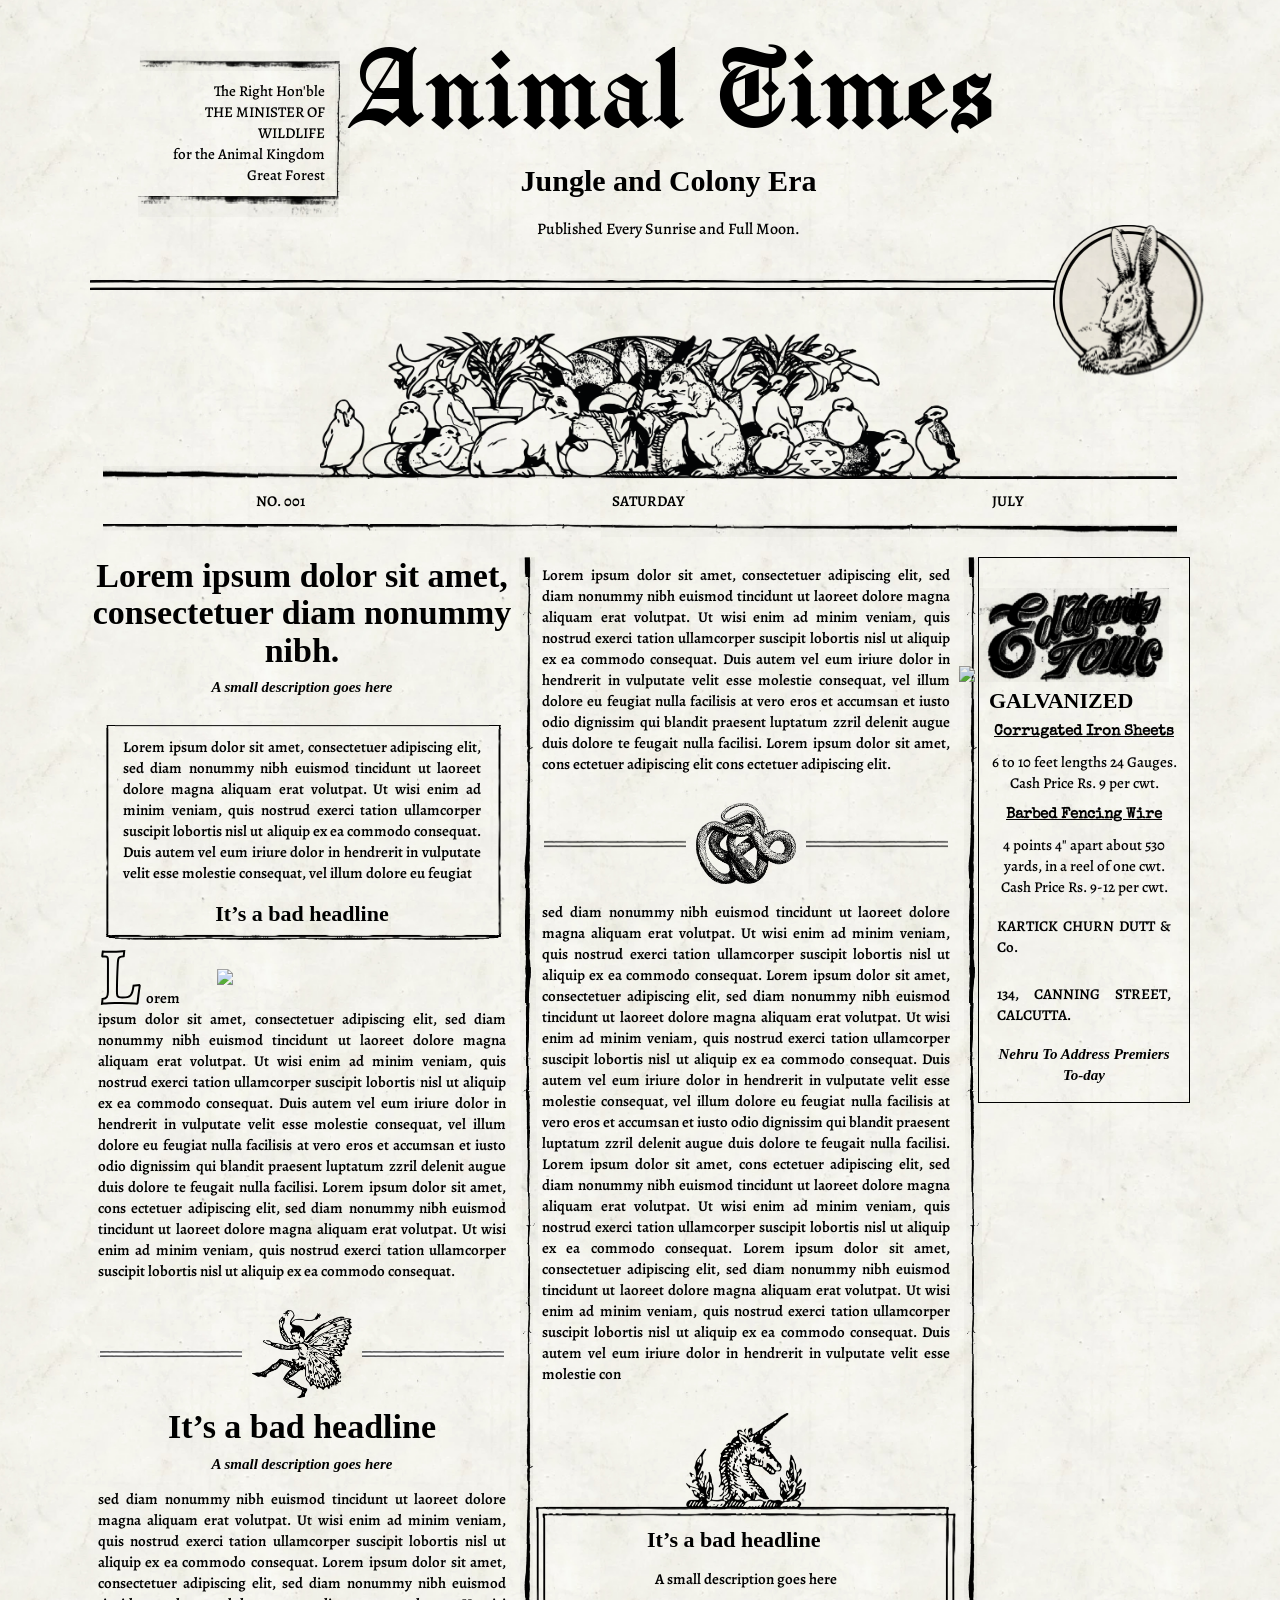
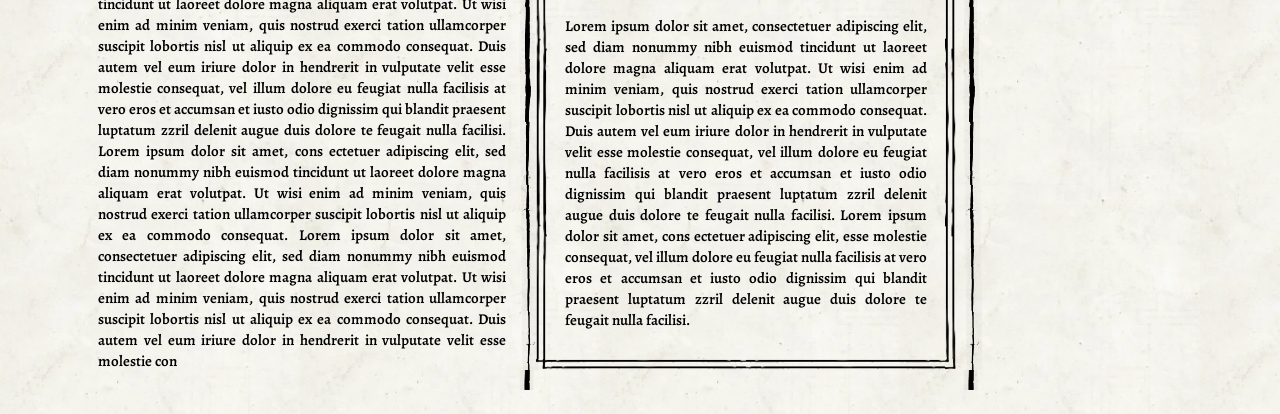
==== newspaper/index.html @ b1fd1ea1 "Version 1" ====
<!DOCTYPE html>
<html lang="en">

<head>
  <meta charset="utf-8">
  <meta name="viewport" content="width=device-width, initial-scale=1">
  <title>A flexbox front page</title>
  <link rel="stylesheet" href="style.css">
  <link rel="preconnect" href="https://fonts.googleapis.com">
  <link rel="preconnect" href="https://fonts.gstatic.com" crossorigin>
  <link href="https://fonts.googleapis.com/css2?family=Alegreya:ital,wght@0,400..900;1,400..900&family=Manufacturing+Consent&family=Tiro+Devanagari+Hindi:ital@0;1&display=swap" rel="stylesheet">
  <link rel="preconnect" href="https://fonts.googleapis.com">
  <link rel="preconnect" href="https://fonts.gstatic.com" crossorigin>
  <link href="https://fonts.googleapis.com/css2?family=Alegreya:ital,wght@0,400..900;1,400..900&family=Tiro+Devanagari+Hindi:ital@0;1&display=swap" rel="stylesheet">
  <link rel="preconnect" href="https://fonts.googleapis.com">
<link rel="preconnect" href="https://fonts.gstatic.com" crossorigin>
<link href="https://fonts.googleapis.com/css2?family=Alegreya:ital,wght@0,400..900;1,400..900&family=Manufacturing+Consent&family=Special+Elite&family=Tiro+Devanagari+Hindi:ital@0;1&display=swap" rel="stylesheet">
</head>

<body>

  <header class="masthead">
  <div class="socialbox">
    
    <div class="socials">
        <p class="social border">The Right Hon'ble<br>
        THE MINISTER OF<br>
        WILDLIFE<br>
        for the Animal Kingdom<br>
        Great Forest</p>
    </div>
    </div>
    <div class="logo">
      <h1 class="nameplate">Animal Times</h1>
      <p>Jungle and Colony Era</p>
      <p class="publish">Published Every Sunrise and Full Moon.</p>
    </div>
    <div class="emptydiv">
    </div>
    
  </header>

  <div class="linerabbit">
    <div class="doubleline1">
    </div>
    <img src="../Images/Stamp_2.png">
  </div>


  <div class="headingimage">
  <img src="../Images/Headingimage.png">
  </div>

  <div class="singleline">
    
    <div class="dateandtime">
      <p>NO. 001</p>
      <p>SATURDAY</p>
      <p>JULY</p>
    </div>
    </div>


  

  <!-- .row is a flex container. Each direct child .col is a flexible
       column. The .wide / .mid / .narrow classes only change how much
       space a column is allowed to grow (refer to the CSS and try to change the class!). -->
  <div class="row">

    <!-- the widest column -->
    <section class="col wide">
      <h2 class="lead">Lorem ipsum dolor sit amet, consectetuer diam nonummy nibh.</h2>

      <!-- A story can hold its own nested row of columns -->
      <div class="row">
        <div class="col">
          <h3>A small description goes here</h3>
          <div class="frametext">
            <p>Lorem ipsum dolor sit amet, consectetuer adipiscing elit, sed diam nonummy nibh euismod tincidunt ut laoreet dolore magna aliquam erat volutpat. Ut wisi enim ad minim veniam, quis nostrud exerci tation ullamcorper suscipit lobortis nisl ut aliquip ex ea commodo consequat. Duis autem vel eum iriure dolor in hendrerit in vulputate velit esse molestie consequat, vel illum dolore eu feugiat </p>
            <h2>It’s a bad headline</h2>
          </div>

          <article class="textwrap">
            <img src="../Images/Cockroach.png" class="wrapcockroach">
            <p>     
                <span class="letterl">L</span>orem ipsum dolor sit amet, consectetuer adipiscing elit, sed diam nonummy nibh euismod tincidunt ut laoreet dolore magna aliquam erat volutpat. Ut wisi enim ad minim veniam, quis nostrud exerci tation ullamcorper suscipit lobortis nisl ut aliquip ex ea commodo consequat. Duis autem vel eum iriure dolor in hendrerit in vulputate velit esse molestie consequat, vel illum dolore eu feugiat nulla facilisis at vero eros et accumsan et iusto odio dignissim qui blandit praesent luptatum zzril delenit augue duis dolore te feugait nulla facilisi.
Lorem ipsum dolor sit amet, cons ectetuer adipiscing elit, sed diam nonummy nibh euismod tincidunt ut laoreet dolore magna aliquam erat volutpat. Ut wisi enim ad minim veniam, quis nostrud exerci tation ullamcorper suscipit lobortis nisl ut aliquip ex ea commodo consequat.</p>
            </article>

            <div class="sectionbreak">
        <div class="sectionbreakline">

      </div>
      <img src="../Images/Butterfly.png" class="sectionbreakimg">
      <div class="sectionbreakline">
      </div>
      </div>

        <h2 class="lead">It’s a bad headline</h2>
        
    <h3>A small description goes here</h3>

      <p>
        sed diam nonummy nibh euismod tincidunt ut laoreet dolore magna aliquam erat volutpat. Ut wisi enim ad minim veniam, quis nostrud exerci tation ullamcorper suscipit lobortis nisl ut aliquip ex ea commodo consequat.
Lorem ipsum dolor sit amet, consectetuer adipiscing elit, sed diam nonummy nibh euismod tincidunt ut laoreet dolore magna aliquam erat volutpat. Ut wisi enim ad minim veniam, quis nostrud exerci tation ullamcorper suscipit lobortis nisl ut aliquip ex ea commodo consequat. Duis autem vel eum iriure dolor in hendrerit in vulputate velit esse molestie consequat, vel illum dolore eu feugiat nulla facilisis at vero eros et accumsan et iusto odio dignissim qui blandit praesent luptatum zzril delenit augue duis dolore te feugait nulla facilisi.
Lorem ipsum dolor sit amet, cons ectetuer adipiscing elit, sed diam nonummy nibh euismod tincidunt ut laoreet dolore magna aliquam erat volutpat. Ut wisi enim ad minim veniam, quis nostrud exerci tation ullamcorper suscipit lobortis nisl ut aliquip ex ea commodo consequat. Lorem ipsum dolor sit amet, consectetuer adipiscing elit, sed diam nonummy nibh euismod tincidunt ut laoreet dolore magna aliquam erat volutpat. Ut wisi enim ad minim veniam, quis nostrud exerci tation ullamcorper suscipit lobortis nisl ut aliquip ex ea commodo consequat. Duis autem vel eum iriure dolor in hendrerit in vulputate velit esse molestie con
      </p>

      

        </div>

      </div>
    </section>

  
    <!-- a medium column with its own nested row -->
    <section class="col mid divider">
      <div class="row">
        <div class="col">
          <p>Lorem ipsum dolor sit amet, consectetuer adipiscing elit, sed diam nonummy nibh euismod tincidunt ut laoreet dolore magna aliquam erat volutpat. Ut wisi enim ad minim veniam, quis nostrud exerci tation ullamcorper suscipit lobortis nisl ut aliquip ex ea commodo consequat. Duis autem vel eum iriure dolor in hendrerit in vulputate velit esse molestie consequat, vel illum dolore eu feugiat nulla facilisis at vero eros et accumsan et iusto odio dignissim qui blandit praesent luptatum zzril delenit augue duis dolore te feugait nulla facilisi.
Lorem ipsum dolor sit amet, cons ectetuer adipiscing elit cons ectetuer adipiscing elit.</p>

      <div class="sectionbreak">
        <div class="sectionbreakline">

      </div>
      <img src="../Images/Snake.png" class="sectionbreakimg">
      <div class="sectionbreakline">
      </div>
      </div>

      <p>
        sed diam nonummy nibh euismod tincidunt ut laoreet dolore magna aliquam erat volutpat. Ut wisi enim ad minim veniam, quis nostrud exerci tation ullamcorper suscipit lobortis nisl ut aliquip ex ea commodo consequat.
Lorem ipsum dolor sit amet, consectetuer adipiscing elit, sed diam nonummy nibh euismod tincidunt ut laoreet dolore magna aliquam erat volutpat. Ut wisi enim ad minim veniam, quis nostrud exerci tation ullamcorper suscipit lobortis nisl ut aliquip ex ea commodo consequat. Duis autem vel eum iriure dolor in hendrerit in vulputate velit esse molestie consequat, vel illum dolore eu feugiat nulla facilisis at vero eros et accumsan et iusto odio dignissim qui blandit praesent luptatum zzril delenit augue duis dolore te feugait nulla facilisi.
Lorem ipsum dolor sit amet, cons ectetuer adipiscing elit, sed diam nonummy nibh euismod tincidunt ut laoreet dolore magna aliquam erat volutpat. Ut wisi enim ad minim veniam, quis nostrud exerci tation ullamcorper suscipit lobortis nisl ut aliquip ex ea commodo consequat. Lorem ipsum dolor sit amet, consectetuer adipiscing elit, sed diam nonummy nibh euismod tincidunt ut laoreet dolore magna aliquam erat volutpat. Ut wisi enim ad minim veniam, quis nostrud exerci tation ullamcorper suscipit lobortis nisl ut aliquip ex ea commodo consequat. Duis autem vel eum iriure dolor in hendrerit in vulputate velit esse molestie con
      </p>

      <img src="../Images/Horse.png" class="sectionbreakimghorse">
      <div class="col2s2border">
        <div class="col2s2headanddes">
        <h2>It’s a bad headline</h2>
        
    <p>A small description goes here</p>
    </div>
    <p>Lorem ipsum dolor sit amet, consectetuer adipiscing elit, sed diam nonummy nibh euismod tincidunt ut laoreet dolore magna aliquam erat volutpat. Ut wisi enim ad minim veniam, quis nostrud exerci tation ullamcorper suscipit lobortis nisl ut aliquip ex ea commodo consequat. Duis autem vel eum iriure dolor in hendrerit in vulputate velit esse molestie consequat, vel illum dolore eu feugiat nulla facilisis at vero eros et accumsan et iusto odio dignissim qui blandit praesent luptatum zzril delenit augue duis dolore te feugait nulla facilisi.
        Lorem ipsum dolor sit amet, cons ectetuer adipiscing elit, esse molestie consequat, vel illum dolore eu feugiat nulla facilisis at vero eros et accumsan et iusto odio dignissim qui blandit praesent luptatum zzril delenit augue duis dolore te feugait nulla facilisi.</p>

      </div>
        
    </div>
      
        

      </div>
    </section>

     <!-- narrower sidebar that holds shorter items -->
    <section class="col narrow divider">
      <div class="box">
        <img src="../Images/Lobsters.png" class="lobster">
        <img src="../Images/goldentonic.png" class="goldentonic">

        <div class="advert1">
          <h2>GALVANIZED</h2>
          <P style="text-decoration: underline; font-family: special elite; text-align: center; padding: 0; ">Corrugated Iron Sheets</P>
          <p style="font-family: Alegreya; font-weight: 500; text-align: center; padding: 0;">
            6 to 10 feet lengths 24 Gauges.<br>Cash Price Rs. 9 per cwt.
          </p>
          <p style="text-decoration: underline; font-family: special elite; text-align: center; padding: 0;">
            Barbed Fencing Wire
          </p>
          <p style="font-family: Alegreya; font-weight: 500; text-align: center; padding: 0;">
            4 points 4" apart about 530 yards, in a reel of one cwt. Cash Price Rs. 9-12 per cwt.
          </p>
          <p>
            KARTICK CHURN DUTT & Co.
          </p>
          <p>
            134, CANNING STREET, CALCUTTA.
          </p>

        </div>
        <h3>Nehru To Address Premiers To-day</h3>
        
      </div>
      
    </section>

  </div>

</body>

</html>
---- newspaper/style.css ----
/* * {
  border: 0.5px solid red;
} */

body {
  max-width: 1100px;
  margin: 0 auto;
  padding: 24px;
  font-family: serif;
  line-height: 1.4;
  background-image: url('../Images/background.jpg');
  background-repeat: repeat;
  background-size: 300px;
}

p {
  margin: 0 0 10px;
  font-size: 15px;
  text-align: justify;
  padding: 8px;
  font-family: Alegreya;
  font-weight: 600;
  font-kerning: none;
}

h1 {
  margin: 0;
  line-height: 1;
  font-weight: normal;
}

h2 {
  margin: 0 0 8px;
  font-size: 22px;
  line-height: 1.1;
  font-family: Luminari;
}

h3 {
  margin: 0 0 6px;
  font-size: 15px;
  text-align: center;
  font-style: italic;
}

.lead {
  font-size: 34px;
  text-align: center;
}


/* the day's top headline */
.row {
  display: flex;
  gap: 20px;
}

.col {
  display: flex;
  flex-direction: column;
  flex: 1;
  min-width: 0;
}

/* Column widths: bigger flex value = more room. */
.wide {
  flex: 4;
}

.mid {
  flex: 4;
}

.narrow {
  flex: 2;
}

/* border-style: solid;
  border-width: 13px;
  border-image-source: url("data-uri-pattern.svg");
  border-image-slice: 2% 0% 0% 0%;
  border-image-repeat: round; */

.divider {
  border-image-slice: 66 0 150 183;
  border-image-width: 20px 0px 20px 20px;
  border-image-outset: 0px 0px 0px 15px;
  mix-blend-mode: multiply;
  border-image-repeat: repeat;
  border-image-source: url(../Images/bordervertical.png);
}

.rule {
  border-top: 2px solid;
  border-bottom: 2px solid;
  padding: 6px 0;
  margin: 0 0 16px;
}

.box {
  border: 1px solid;
  padding: 10px;
  margin-bottom: 16px;
}

.masthead {
  display: flex;
  text-align: center;
  justify-content: space-between;
  
}

.nameplate {
  font-size: 42px;
  display: flex;
}

.deck {
  font-size: 15px;
  font-style: italic;
  text-align: center;
}

.photo {
  border: 1px solid;
  height: 180px;
  margin-bottom: 8px;
  background: #eee;
}

.caption {
  font-size: 12px;
  text-align: center;
}


.masthead p {
  margin: 0;
  font-size: 14px;
  text-align: center;
  display: flex;
  justify-content: center;
  font-family: Luminari;
  font-size: 30px;
}

.masthead h1 {
  font-family: Manufacturing Consent;
  font-size: 8em;
  margin-bottom: 0px;
  max-width: 1200px;
 
}

.socials p{
  font-family: Alegreya;
  font-size: 15px;
  font-weight: 500;
  text-align: right;
  justify-content: end;
  margin-right: -50%;
  max-width: 200px;
  padding: 10px;
  border-style: solid;
  border-width: 25px;
  border-image-source: url("../Images/borderbitmap.png");
  border-image-slice: 11% 14% 9% 0%;
  border-image-repeat: round;
  mix-blend-mode: multiply;
  
}

.socialbox {
  display: flex;
  margin-top: 2%;
}


.masthead .logo{
  display: flex;
  flex-direction: column;
  justify-content: center;
  align-items: center
}

.emptydiv {
  width: 15%;
}

.logo .publish{
  font-family: Alegreya;
  font-size: 16px;
  font-weight: 500;
}

.linerabbit {
  border: none;
  height: 14px;
  background: url(../Images/double_border.png) round;
  mix-blend-mode: multiply;
  margin-top: 30px;
}

.headingimage {
  display: flex;
  justify-content: center;
  align-items: center;
  margin-top: 40px;
}

.headingimage img{
  display: flex;
  justify-content: center;
  align-items: center;
  width: 50vw;
  max-width: 1200px;

}

.singleline {
  border-style: solid;
  border-width: 13px;
  border-image-source: url("../Images/singleborder.png");
  border-image-slice: 2% 0%;
  border-image-repeat: round;
  margin-top: -12px;
  mix-blend-mode: multiply;
  margin-bottom: 20px;
}
.dateandtime {
  display: flex;
  justify-content: space-around;
  font-family: Alegreya;
  font-weight: bold;
  font-size: 4em;
  align-items: center;
}

.dateandtime p{
  margin: 0;
  padding: 12px;
}

.linerabbit img {
 position: absolute;
 width: 150px;
 right: 6%;
 top: 25%;

}

.frametext {
  border-style: solid;
  border-width: 25px;
  border-image-source: url("../Images/borderbitmap2.png");
  border-image-slice: 17% 7% 21% 7%;
  border-image-repeat: round;
  display: flex;
  flex-direction: column;
  align-items: center;
  justify-content: center;
}

.sectionbreak {
  display: flex;
  justify-content: space-evenly;
  align-items: center;
  gap: 10px;
  margin: 10px;

}

.sectionbreakimg {
  width: 100px;
}

.sectionbreakline {
  background-image: url("../Images/double_border.png");
  background-repeat: repeat;
  background-size: 40px;
  height: 8px;
  width: 100%;
}

.col2s2border {
  border-style: solid;
  border-width: 13px;
  border-image-source: url("../Images/doubleborderbox.png");
   border-image-slice: 4% 5%;
   border-image-repeat: round;
   padding: 10px;
   display: flex;
   flex-direction: column;
   align-items: center;
   justify-content: center;
}



.sectionbreakimghorse {
  width: 120px;
  margin-bottom: -4px;
  align-self: center;
  margin-top: 10px;
}

.textwrap {
  display: block;
  margin-top: 10px;
}

img.wrapcockroach{
  float: right;
    width: 70%;
    shape-outside: url(../images/Cockroach.png);
    shape-margin: 0.8em;
    shape-image-threshold: 0.5;
}

.letterl {
  font-size: 80px;
  line-height: 0px;
  margin-right: 6px;
  font-weight: 600;
  -webkit-text-stroke: 2px black;
  color: transparent;
}




.lobster {
  width: 110%;
  margin-top: -100px;
  margin-left: -30px;
}

.goldentonic {
  width:100%;
  margin-top: 20px;
}

/* Stack the columns on narrow screens */
@media (max-width: 700px) {
  .row {
    flex-direction: column;
  }

  .divider {
    border-left: 0;
    padding-left: 0;
    border-top: 1px solid;
    padding-top: 16px;
  }

  .masthead h1{
    font-size: 2em;
  }
}


/* @supports (initial-letter: 2) or (-webkit-initial-letter: 2) {
  .textwrap p::first-letter {
        color: #ffebb5;
        font-weight: bold;
        margin-right: 1em;
        margin-top: 1em;
        initial-letter: 4;
        background: #af0f21;
        padding: 2em;
  }
} */
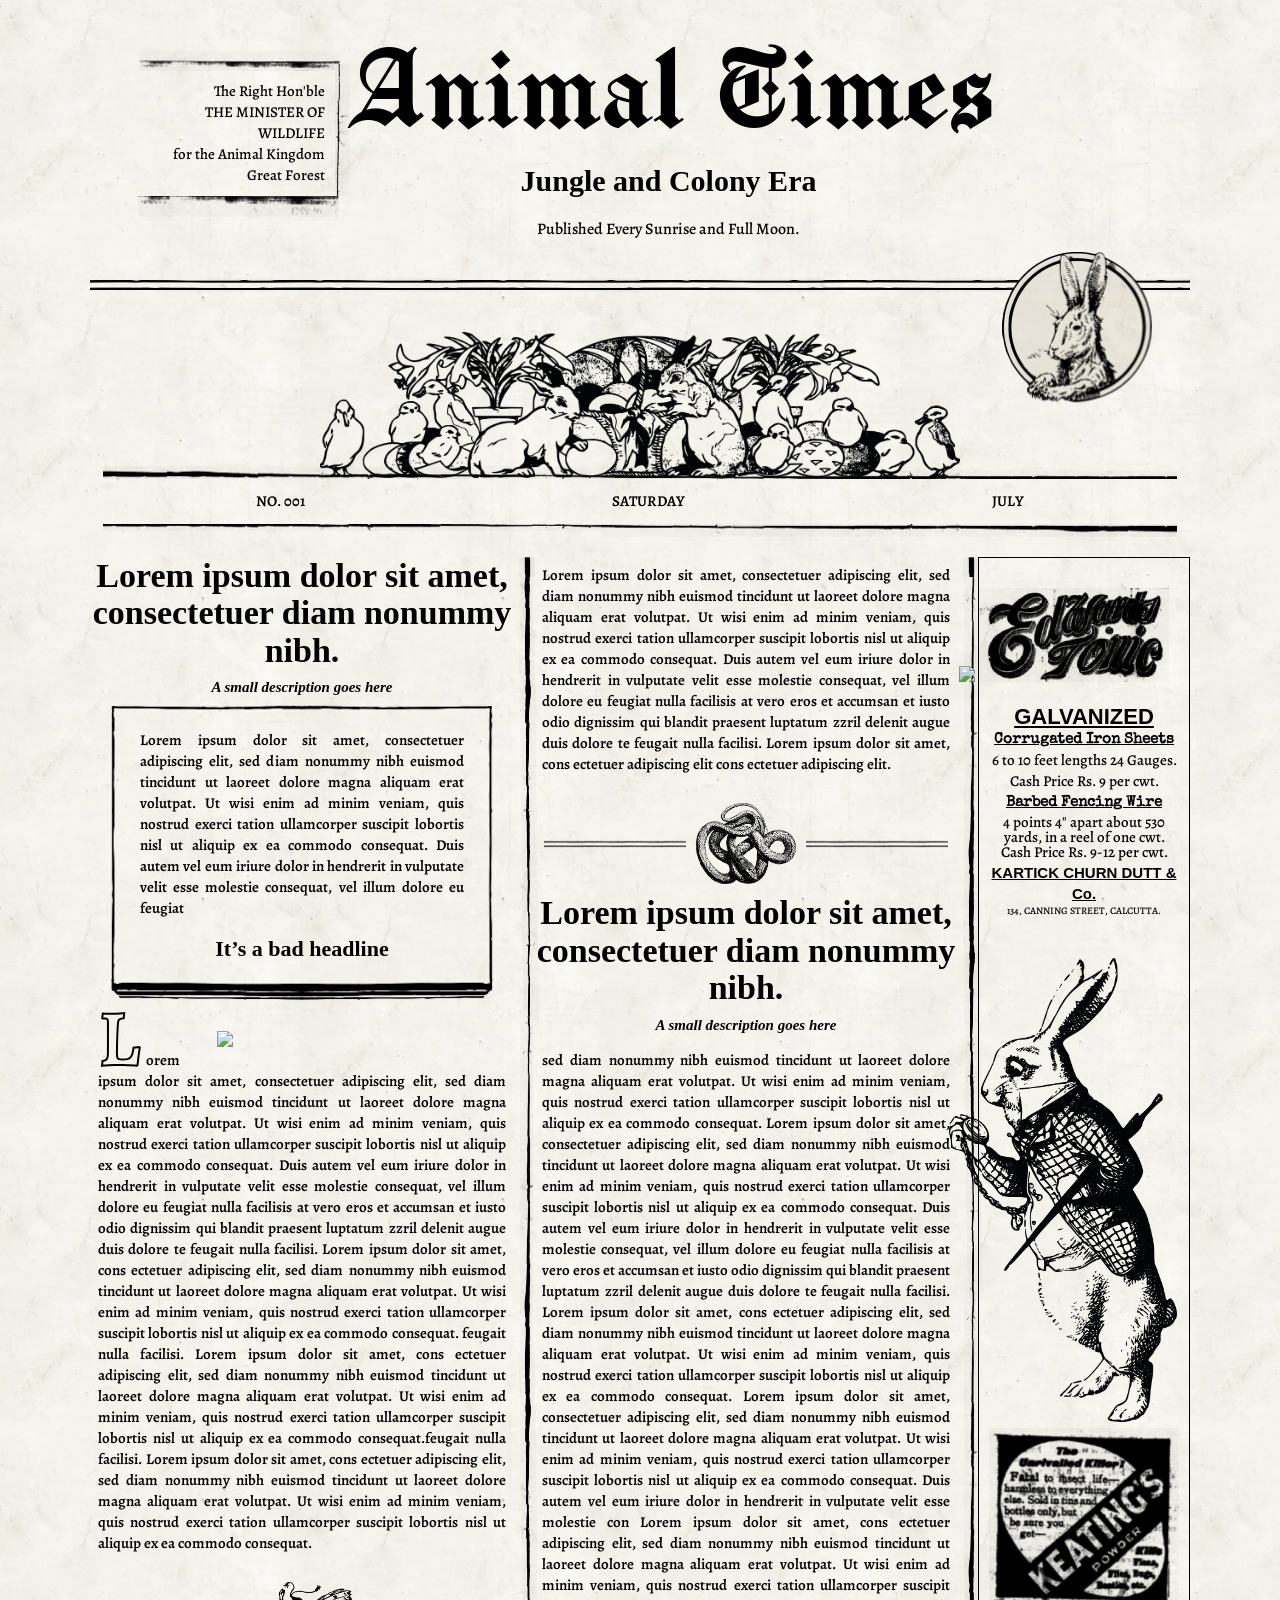
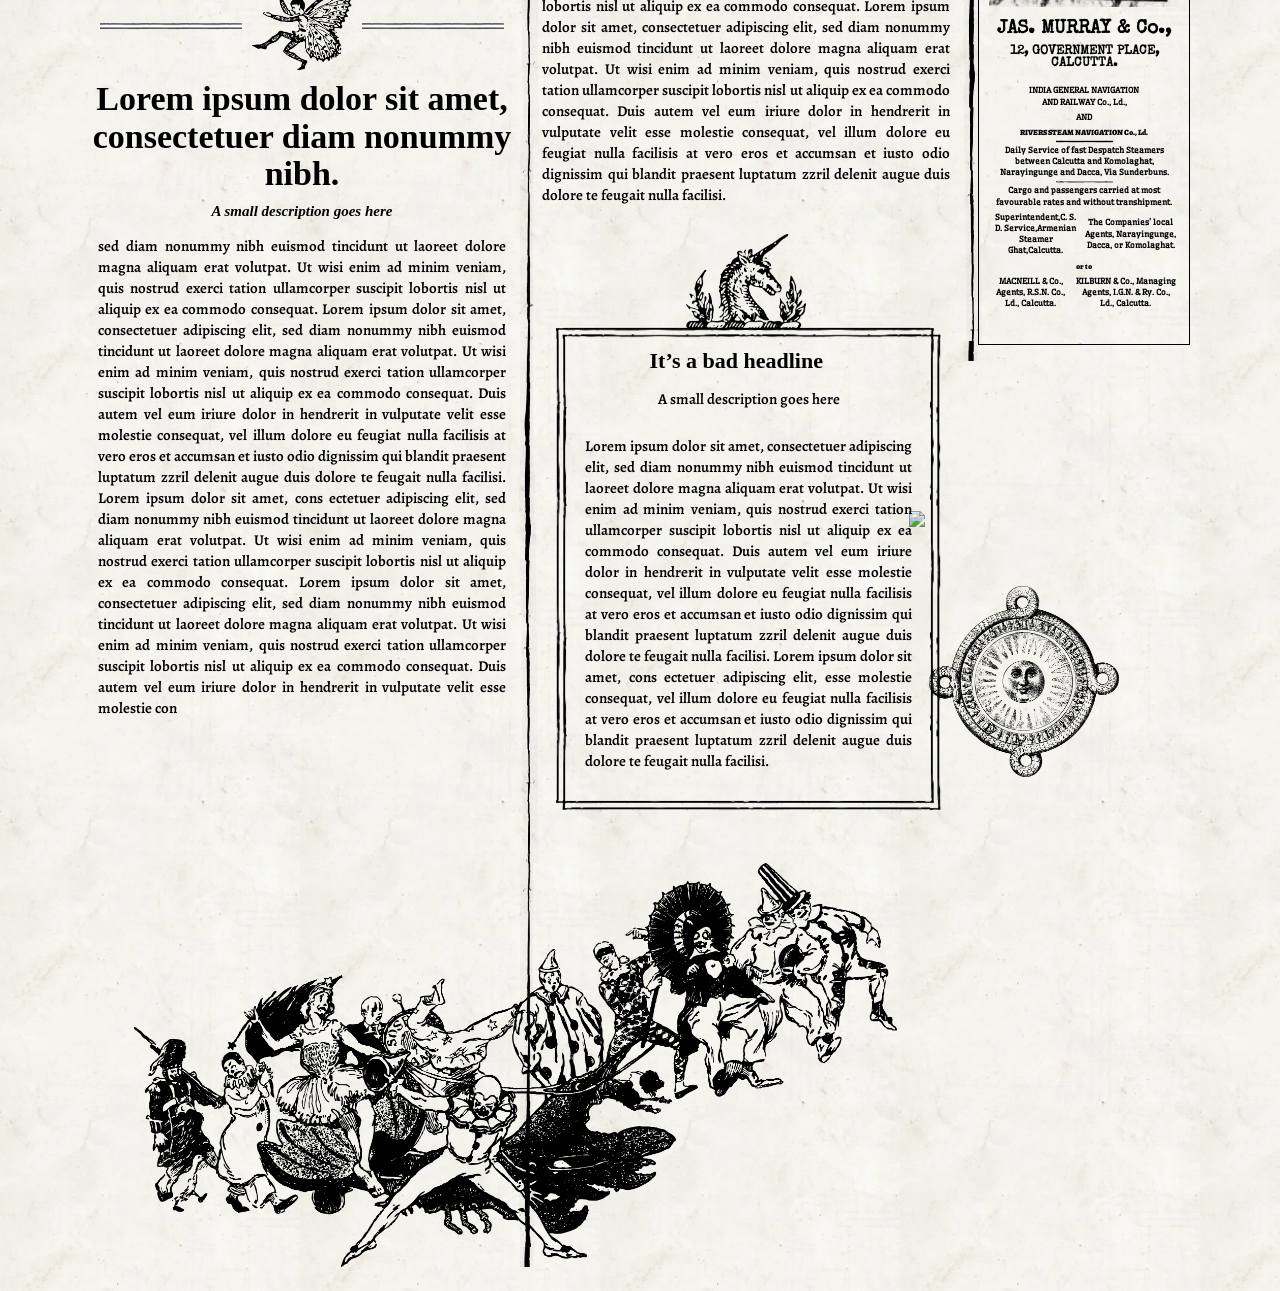
==== commit 64a4e62a: "version 2.0" ====
--- a/newspaper/index.html
+++ b/newspaper/index.html
@@ -15,6 +15,9 @@
   <link rel="preconnect" href="https://fonts.googleapis.com">
 <link rel="preconnect" href="https://fonts.gstatic.com" crossorigin>
 <link href="https://fonts.googleapis.com/css2?family=Alegreya:ital,wght@0,400..900;1,400..900&family=Manufacturing+Consent&family=Special+Elite&family=Tiro+Devanagari+Hindi:ital@0;1&display=swap" rel="stylesheet">
+<link rel="preconnect" href="https://fonts.googleapis.com">
+<link rel="preconnect" href="https://fonts.gstatic.com" crossorigin>
+<link href="https://fonts.googleapis.com/css2?family=Wellfleet&display=swap" rel="stylesheet">
 </head>
 
 <body>
@@ -85,6 +88,8 @@
             <img src="../Images/Cockroach.png" class="wrapcockroach">
             <p>     
                 <span class="letterl">L</span>orem ipsum dolor sit amet, consectetuer adipiscing elit, sed diam nonummy nibh euismod tincidunt ut laoreet dolore magna aliquam erat volutpat. Ut wisi enim ad minim veniam, quis nostrud exerci tation ullamcorper suscipit lobortis nisl ut aliquip ex ea commodo consequat. Duis autem vel eum iriure dolor in hendrerit in vulputate velit esse molestie consequat, vel illum dolore eu feugiat nulla facilisis at vero eros et accumsan et iusto odio dignissim qui blandit praesent luptatum zzril delenit augue duis dolore te feugait nulla facilisi.
+Lorem ipsum dolor sit amet, cons ectetuer adipiscing elit, sed diam nonummy nibh euismod tincidunt ut laoreet dolore magna aliquam erat volutpat. Ut wisi enim ad minim veniam, quis nostrud exerci tation ullamcorper suscipit lobortis nisl ut aliquip ex ea commodo consequat. feugait nulla facilisi.
+Lorem ipsum dolor sit amet, cons ectetuer adipiscing elit, sed diam nonummy nibh euismod tincidunt ut laoreet dolore magna aliquam erat volutpat. Ut wisi enim ad minim veniam, quis nostrud exerci tation ullamcorper suscipit lobortis nisl ut aliquip ex ea commodo consequat.feugait nulla facilisi.
 Lorem ipsum dolor sit amet, cons ectetuer adipiscing elit, sed diam nonummy nibh euismod tincidunt ut laoreet dolore magna aliquam erat volutpat. Ut wisi enim ad minim veniam, quis nostrud exerci tation ullamcorper suscipit lobortis nisl ut aliquip ex ea commodo consequat.</p>
             </article>
 
@@ -97,7 +102,7 @@
       </div>
       </div>
 
-        <h2 class="lead">It’s a bad headline</h2>
+        <h2 class="lead">Lorem ipsum dolor sit amet, consectetuer diam nonummy nibh.</h2>
         
     <h3>A small description goes here</h3>
 
@@ -131,10 +136,15 @@
       </div>
       </div>
 
+      <h2 class="lead">Lorem ipsum dolor sit amet, consectetuer diam nonummy nibh.</h2>
+        
+    <h3>A small description goes here</h3>
       <p>
         sed diam nonummy nibh euismod tincidunt ut laoreet dolore magna aliquam erat volutpat. Ut wisi enim ad minim veniam, quis nostrud exerci tation ullamcorper suscipit lobortis nisl ut aliquip ex ea commodo consequat.
 Lorem ipsum dolor sit amet, consectetuer adipiscing elit, sed diam nonummy nibh euismod tincidunt ut laoreet dolore magna aliquam erat volutpat. Ut wisi enim ad minim veniam, quis nostrud exerci tation ullamcorper suscipit lobortis nisl ut aliquip ex ea commodo consequat. Duis autem vel eum iriure dolor in hendrerit in vulputate velit esse molestie consequat, vel illum dolore eu feugiat nulla facilisis at vero eros et accumsan et iusto odio dignissim qui blandit praesent luptatum zzril delenit augue duis dolore te feugait nulla facilisi.
 Lorem ipsum dolor sit amet, cons ectetuer adipiscing elit, sed diam nonummy nibh euismod tincidunt ut laoreet dolore magna aliquam erat volutpat. Ut wisi enim ad minim veniam, quis nostrud exerci tation ullamcorper suscipit lobortis nisl ut aliquip ex ea commodo consequat. Lorem ipsum dolor sit amet, consectetuer adipiscing elit, sed diam nonummy nibh euismod tincidunt ut laoreet dolore magna aliquam erat volutpat. Ut wisi enim ad minim veniam, quis nostrud exerci tation ullamcorper suscipit lobortis nisl ut aliquip ex ea commodo consequat. Duis autem vel eum iriure dolor in hendrerit in vulputate velit esse molestie con
+Lorem ipsum dolor sit amet, cons ectetuer adipiscing elit, sed diam nonummy nibh euismod tincidunt ut laoreet dolore magna aliquam erat volutpat. Ut wisi enim ad minim veniam, quis nostrud exerci tation ullamcorper suscipit lobortis nisl ut aliquip ex ea commodo consequat. Lorem ipsum dolor sit amet, consectetuer adipiscing elit, sed diam nonummy nibh euismod tincidunt ut laoreet dolore magna aliquam erat volutpat. Ut wisi enim ad minim veniam, quis nostrud exerci tation ullamcorper suscipit lobortis nisl ut aliquip ex ea commodo consequat. Duis autem vel eum iriure dolor in hendrerit in vulputate velit esse molestie consequat, vel illum dolore eu feugiat nulla facilisis at vero eros et accumsan et iusto odio dignissim qui blandit praesent luptatum zzril delenit augue duis dolore te feugait nulla facilisi.
+
       </p>
 
       <img src="../Images/Horse.png" class="sectionbreakimghorse">
@@ -146,8 +156,8 @@
     </div>
     <p>Lorem ipsum dolor sit amet, consectetuer adipiscing elit, sed diam nonummy nibh euismod tincidunt ut laoreet dolore magna aliquam erat volutpat. Ut wisi enim ad minim veniam, quis nostrud exerci tation ullamcorper suscipit lobortis nisl ut aliquip ex ea commodo consequat. Duis autem vel eum iriure dolor in hendrerit in vulputate velit esse molestie consequat, vel illum dolore eu feugiat nulla facilisis at vero eros et accumsan et iusto odio dignissim qui blandit praesent luptatum zzril delenit augue duis dolore te feugait nulla facilisi.
         Lorem ipsum dolor sit amet, cons ectetuer adipiscing elit, esse molestie consequat, vel illum dolore eu feugiat nulla facilisis at vero eros et accumsan et iusto odio dignissim qui blandit praesent luptatum zzril delenit augue duis dolore te feugait nulla facilisi.</p>
-
-      </div>
+      </div>
+      <img src="../Images/Circus.png" style="width: 180%; margin-left: -400px; margin-top: 50px;">
         
     </div>
       
@@ -163,27 +173,77 @@
         <img src="../Images/goldentonic.png" class="goldentonic">
 
         <div class="advert1">
-          <h2>GALVANIZED</h2>
-          <P style="text-decoration: underline; font-family: special elite; text-align: center; padding: 0; ">Corrugated Iron Sheets</P>
-          <p style="font-family: Alegreya; font-weight: 500; text-align: center; padding: 0;">
+          <h2 style="font-family: sans-serif; text-align: center; text-decoration: underline; margin: 0;">GALVANIZED</h2>
+          <P style="text-decoration: underline; font-family: special elite; text-align: center; padding: 0; margin: 0">Corrugated Iron Sheets</P>
+          <p style="font-family: Alegreya; font-weight: 500; text-align: center; padding: 0; margin: 0;">
             6 to 10 feet lengths 24 Gauges.<br>Cash Price Rs. 9 per cwt.
           </p>
-          <p style="text-decoration: underline; font-family: special elite; text-align: center; padding: 0;">
+          <p style="text-decoration: underline; font-family: special elite; text-align: center; padding: 0; margin: 0;">
             Barbed Fencing Wire
           </p>
-          <p style="font-family: Alegreya; font-weight: 500; text-align: center; padding: 0;">
+          <p style="font-family: Alegreya; font-weight: 500; text-align: center; padding: 0; margin: 2px; line-height: 1em;">
             4 points 4" apart about 530 yards, in a reel of one cwt. Cash Price Rs. 9-12 per cwt.
           </p>
+          <p style="font-family: sans-serif; text-decoration: underline; text-align: center; padding: 0; margin: 0;">
+            KARTICK CHURN DUTT & Co.
+          </p>
+          <p style="font-size: 10px; text-align: center; font-weight: 500; font-family: Alegreya; padding: 0; margin: 0;">
+            134, CANNING STREET, CALCUTTA.
+          </p>
+
+        </div>
+
+        <img src="../Images/Rabbit.png" style="width: 120%; margin-left: -40px; margin-top: 40px;">
+        <img src="../Images/keatings.png" style="width: 100%;">
+        
+        <div class="advert2">
+
+          <p style="font-size: 1.2em; font-family: special elite;">
+            JAS. MURRAY & Co.,
+          </p>
+          <p style="font-family: special elite; font-size: 0.8em; line-height: 0.9;">
+            12, GOVERNMENT PLACE, CALCUTTA.
+          </p>
+          <p style="margin-top: 12px;">
+            INDIA GENERAL NAVIGATION<br>AND RAILWAY Co., Ld.,
+          </p>
           <p>
-            KARTICK CHURN DUTT & Co.
-          </p>
+            AND
+          </p>
+          <p style="font-family: alegreya; font-weight: 1000;">
+            RIVERS STEAM NAVIGATION Co., Ld.
+          </p>
+          <img src="../Images/border_thinlong.png">
           <p>
-            134, CANNING STREET, CALCUTTA.
-          </p>
-
+            Daily Service of fast Despatch Steamers between Calcutta and Komolaghat, Narayingunge and Dacca, Via Sunderbuns.
+          </p>
+          <img src="../Images/border_thinlong.png">
+          <p>
+            Cargo and passengers carried at most favourable rates and without transhipment.
+          </p>
+          <div style="display: flex; justify-content: space-between;">
+            <p>
+              Superintendent,C. S. D. Service,Armenian Steamer Ghat,Calcutta.
+            </p>
+            <p>
+              The Companies' local Agents, Narayingunge, Dacca, or Komolaghat.
+            </p>
+          </div>
+          <p style="font-family: alegreya; font-weight: 1000;">
+            or to
+          </p>
+          <div style="display: flex; justify-content: space-between;">
+            <p>
+              MACNEILL & Co., Agents, R.S.N. Co., Ld., Calcutta.
+            </p>
+            <p>
+              KILBURN & Co., Managing Agents, I.G.N. & Ry. Co., Ld., Calcutta.
+            </p>
+          </div>
         </div>
-        <h3>Nehru To Address Premiers To-day</h3>
-        
+
+        <img src="../Images/Dino.png" style="width: 140%; margin-left: -80px; margin-top: 40px; margin-bottom: -200px;">
+        <img src="../Images/Stamp_1.png" style="width: 100%; margin-bottom: -450px;" class="stamp1">
       </div>
       
     </section>
--- a/newspaper/style.css
+++ b/newspaper/style.css
@@ -84,13 +84,27 @@
   border-image-slice: 2% 0% 0% 0%;
   border-image-repeat: round; */
 
-.divider {
+/* .divider {
   border-image-slice: 66 0 150 183;
   border-image-width: 20px 0px 20px 20px;
   border-image-outset: 0px 0px 0px 15px;
   mix-blend-mode: multiply;
   border-image-repeat: repeat;
   border-image-source: url(../Images/bordervertical.png);
+  
+} */
+
+.divider {
+  /* Keep your existing border-image setup */
+  border-image-slice: 66 0 150 183;
+  border-image-width: 20px 0px 20px 20px;
+  border-image-outset: 0px 0px 0px 15px;
+  mix-blend-mode: multiply;
+  border-image-repeat: repeat;
+  border-image-source: url(../Images/bordervertical.png);
+
+  /* Stop the element short of the illustrations */
+  height: calc(100% - 280px); /* Adjust '180px' until it stops right above the illustration */
 }
 
 .rule {
@@ -247,21 +261,30 @@
 .linerabbit img {
  position: absolute;
  width: 150px;
- right: 6%;
- top: 25%;
-
+ right: 10%;
+ top: 28%;
+ -webkit-animation: rotating 4s linear infinite;
+  -moz-animation: rotating 4s linear infinite;
+  -ms-animation: rotating 4s linear infinite;
+  -o-animation: rotating 4s linear infinite;
+  animation: rotating 4s linear infinite;
 }
 
 .frametext {
   border-style: solid;
-  border-width: 25px;
+  border-width: 8px 8px 22px 8px;
   border-image-source: url("../Images/borderbitmap2.png");
-  border-image-slice: 17% 7% 21% 7%;
+  border-image-slice: 3% 2% 7% 2%;
   border-image-repeat: round;
   display: flex;
   flex-direction: column;
   align-items: center;
   justify-content: center;
+  padding: 10px 14px;
+  margin-bottom: 20px;
+  margin-left: 20px;
+  margin-right: 20px;
+  
 }
 
 .sectionbreak {
@@ -296,6 +319,7 @@
    flex-direction: column;
    align-items: center;
    justify-content: center;
+   margin: 0px 15px 0px 20px;
 }
 
 
@@ -343,6 +367,41 @@
   margin-top: 20px;
 }
 
+.advert1 {
+  display: flex;
+  flex-direction: column;
+  margin-top: 16px;
+}
+
+.advert2 p{
+  display: flex;
+  justify-content: center;
+  align-items: center;
+  text-align: center;
+  font-size: 8px;
+  font-weight: bold;
+  font-family: Wellfleet;
+  margin: 0;
+  padding: 2px;
+}
+
+.advert2 {
+  display: flex;
+  flex-direction: column;
+  justify-content: center;
+  align-items: center;
+}
+.advert2 img {
+  width: 30%;
+}
+
+.stamp1 {
+  -webkit-animation: rotating 4s linear infinite;
+  -moz-animation: rotating 4s linear infinite;
+  -ms-animation: rotating 4s linear infinite;
+  -o-animation: rotating 4s linear infinite;
+  animation: rotating 4s linear infinite;
+}
 /* Stack the columns on narrow screens */
 @media (max-width: 700px) {
   .row {
@@ -372,4 +431,34 @@
         background: #af0f21;
         padding: 2em;
   }
-} */+} */
+
+
+@-webkit-keyframes rotating /* Safari and Chrome */ {
+  from {
+    -webkit-transform: rotate(0deg);
+    -o-transform: rotate(0deg);
+    transform: rotate(0deg);
+  }
+  to {
+    -webkit-transform: rotate(360deg);
+    -o-transform: rotate(360deg);
+    transform: rotate(360deg);
+  }
+}
+@keyframes rotating {
+  from {
+    -ms-transform: rotate(0deg);
+    -moz-transform: rotate(0deg);
+    -webkit-transform: rotate(0deg);
+    -o-transform: rotate(0deg);
+    transform: rotate(0deg);
+  }
+  to {
+    -ms-transform: rotate(360deg);
+    -moz-transform: rotate(360deg);
+    -webkit-transform: rotate(360deg);
+    -o-transform: rotate(360deg);
+    transform: rotate(360deg);
+  }
+}
